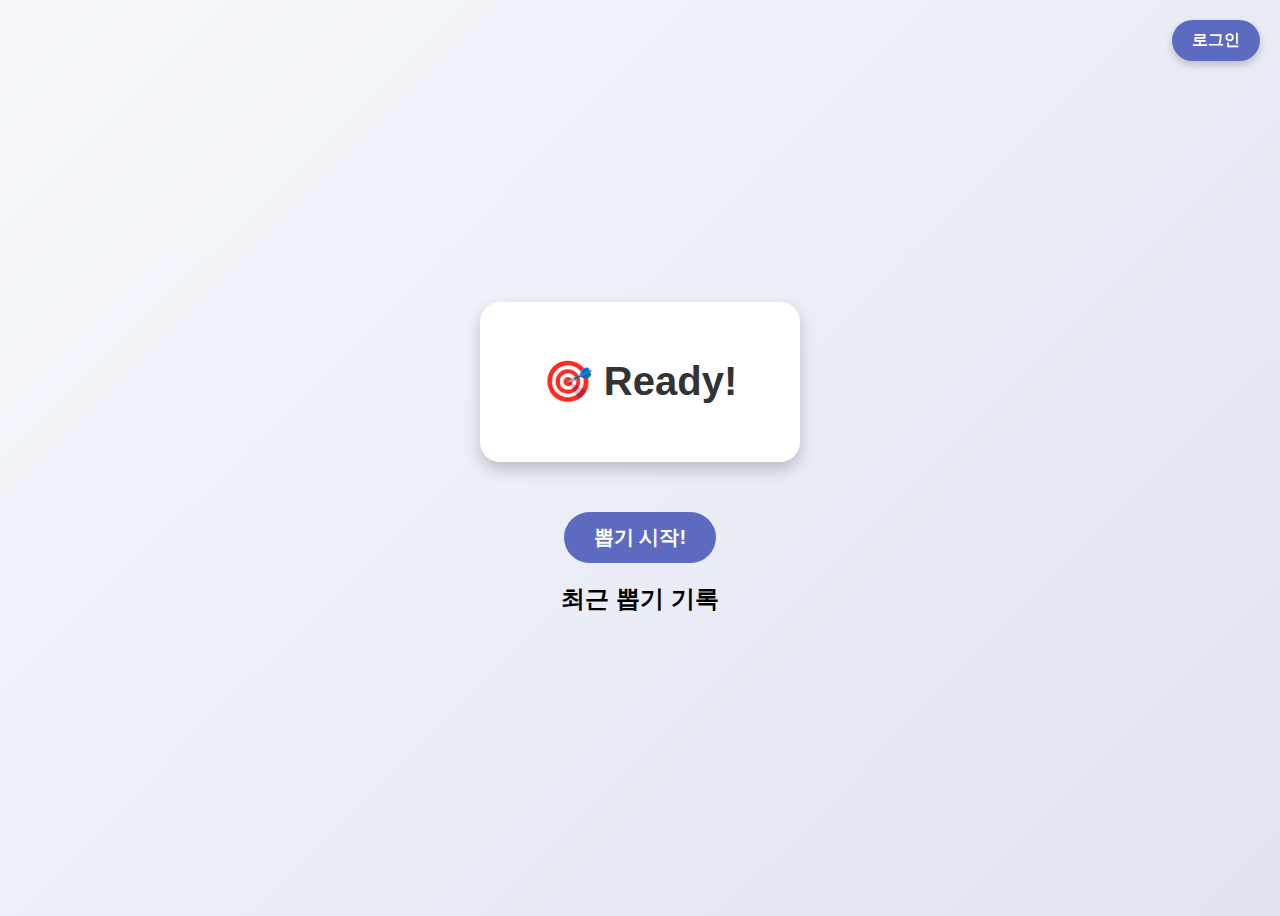
==== test/index.html @ bb62891b "main" ====
<!DOCTYPE html>
<html lang="en">
<head>
    <meta charset="UTF-8">
    <meta name="viewport" content="width=device-width, initial-scale=1.0">
    <title>Document</title>
    <link rel="stylesheet" href="style.css" />
</head>
<body>
    <button id="loginBtn" class="login-btn">로그인</button>
    
    <div class="container">
        <div id="picker" class="card">🎯 Ready!</div>
        <button id="startBtn" class="btn">뽑기 시작!</button>
        
        <h2>최근 뽑기 기록</h2>
        <ul id="history" class="history-list"></ul>
      </div>
      
      <script src="index.js"></script>
      <script src="login.js"></script>
</body>
</html>
---- test/style.css ----
body {
    background: linear-gradient(135deg, #f6f8fc, #e0e4f1);
    min-height: 100vh;
    display: flex;
    justify-content: center;
    align-items: center;
    font-family: 'Pretendard', 'Noto Sans KR', sans-serif;
  }
  
  .container {
    text-align: center;
  }
  
  .card {
    width: 320px;
    height: 160px;
    margin: 20px auto;
    background: white;
    border-radius: 20px;
    box-shadow: 0 8px 16px rgba(0,0,0,0.2);
    display: flex;
    align-items: center;
    justify-content: center;
    font-size: 40px;
    font-weight: 700;
    color: #333;
    transition: all 0.3s ease;
  }
  
  .card.active {
    transform: scale(1.05);
    box-shadow: 0 12px 24px rgba(0,0,0,0.3);
  }
  
  .btn {
    margin-top: 30px;
    padding: 12px 30px;
    font-size: 20px;
    font-weight: bold;
    color: white;
    background: #5c6bc0;
    border: none;
    border-radius: 30px;
    cursor: pointer;
    transition: background 0.3s ease;
  }
  
  .btn:hover {
    background: #3949ab;
  }

.login-btn {
    position: fixed;
    top: 20px;
    right: 20px;
    padding: 10px 20px;
    background-color: #5c6bc0;
    color: white;
    font-size: 16px;
    font-weight: bold;
    border: none;
    border-radius: 30px;
    cursor: pointer;
    box-shadow: 0 4px 8px rgba(0,0,0,0.2);
    transition: background 0.3s ease;
  }
  
  .login-btn:hover {
    background-color: #3949ab;
  }
  
  /* 로그인 메뉴 */
#loginMenu {
    position: fixed;
    top: 80px;
    right: 20px;
    background: white;
    padding: 20px;
    border-radius: 12px;
    box-shadow: 0 6px 12px rgba(0,0,0,0.2);
    text-align: center;
    transition: all 0.3s ease;
    display: flex;
    flex-direction: column;
    gap: 10px;
    width: 220px;
    z-index: 999;
  }
  
  .hidden {
    display: none;
  }
  
  #loginMenu input {
    padding: 10px;
    font-size: 16px;
    border: 2px solid #ccc;
    border-radius: 8px;
  }
  
  #loginMenu .btn {
    padding: 8px;
    background: #5c6bc0;
    color: white;
    font-size: 16px;
    border: none;
    border-radius: 8px;
    cursor: pointer;
  }
  
  #loginMenu .btn:hover {
    background: #3949ab;
  }
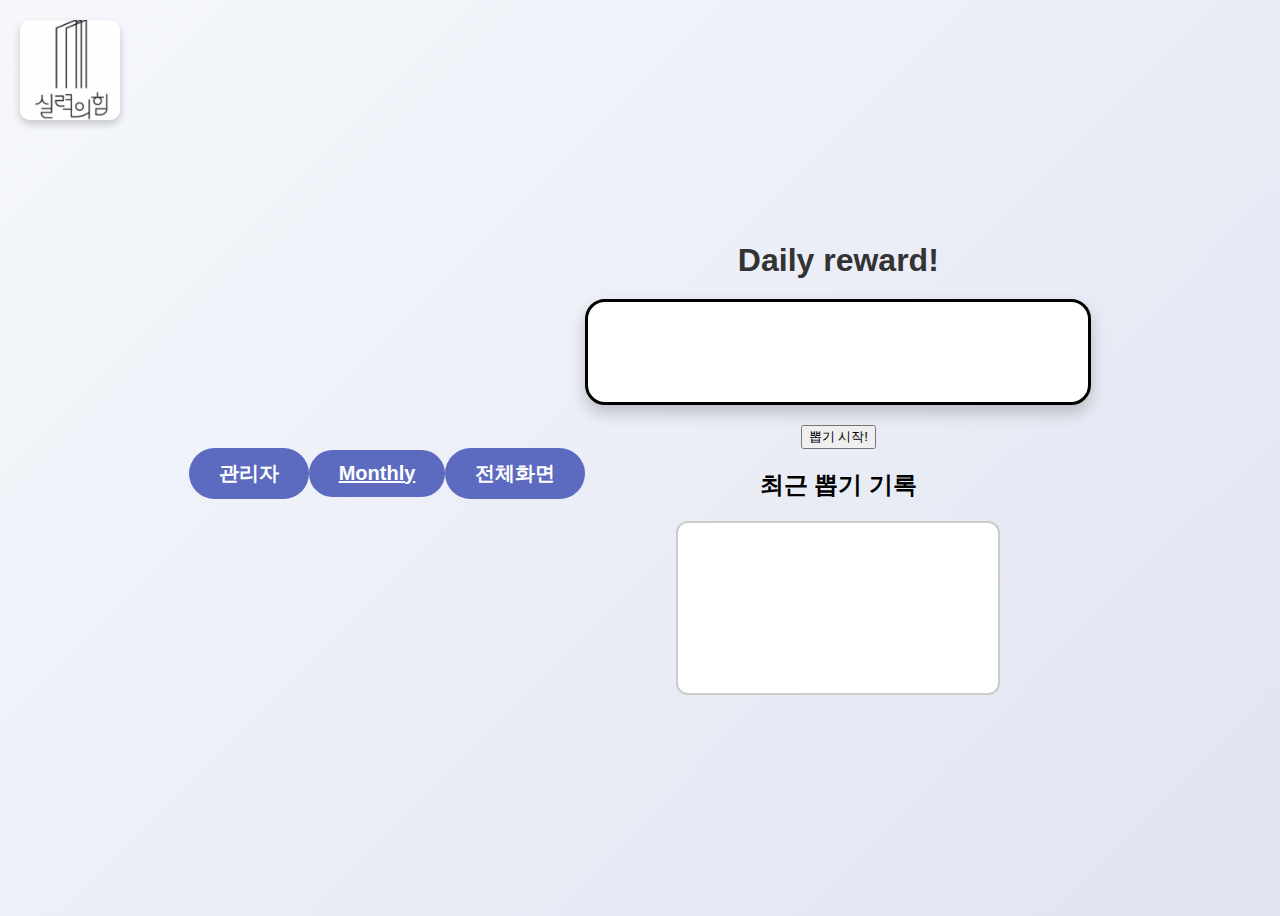
==== commit 1d8e1e56: "ver1.0" ====
--- a/test/index.html
+++ b/test/index.html
@@ -3,21 +3,36 @@
 <head>
     <meta charset="UTF-8">
     <meta name="viewport" content="width=device-width, initial-scale=1.0">
-    <title>Document</title>
-    <link rel="stylesheet" href="style.css" />
+    <title>DLS 실력의힘 간식뽑기 프로그램</title>
+    <link rel="stylesheet" href="./style.css" />
 </head>
 <body>
-    <button id="loginBtn" class="login-btn">로그인</button>
+    <img id="topImage" src="./logo.png" alt="Top Image">
+
+    <button id="loginBtn" class="btn admin">관리자</button>
+    <a href="./monthly.html" id="bottomLeftBtn" class="btn change">Monthly</a>
+    <button id="fullscreenBtn" class="btn full">전체화면</button>
+
+
     
     <div class="container">
-        <div id="picker" class="card">🎯 Ready!</div>
-        <button id="startBtn" class="btn">뽑기 시작!</button>
+        <h1 id="Title">Daily reward!</h1>
+        <div id="slotWrapper" class="card">
+            <div id="slot">
+              <!-- 항목들이 자동으로 생성됩니다 -->
+            </div>
+          </div>
+
+
+        <button id="startBtn" class="start-btn">뽑기 시작!</button>
         
         <h2>최근 뽑기 기록</h2>
-        <ul id="history" class="history-list"></ul>
-      </div>
-      
-      <script src="index.js"></script>
-      <script src="login.js"></script>
+        <div id="historyWrapper">
+            <ul id="history" class="history-list"></ul>
+        </div>
+
+
+      <script src="./index.js"></script>
+      <script src="./login.js"></script>
 </body>
 </html>--- a/test/style.css
+++ b/test/style.css
@@ -32,6 +32,26 @@
     box-shadow: 0 12px 24px rgba(0,0,0,0.3);
   }
   
+  #topImage {
+    position: fixed;
+    top: 20px;
+    left: 20px;
+    width: 100px;
+    height: 100px;
+    object-fit: cover; /* 사진 비율 잘 유지하면서 채워줌 */
+    border-radius: 10px; /* 모서리 둥글게 (선택) */
+    box-shadow: 0 4px 8px rgba(0, 0, 0, 0.2); /* 부드러운 그림자 (선택) */
+    z-index: 1000; /* 슬롯머신보다 위에 뜨게 */
+  }
+  
+  #Title {
+    font-size: 32px;
+    font-weight: bold;
+    margin-bottom: 20px;
+    color: #333;
+  }
+  
+
   .btn {
     margin-top: 30px;
     padding: 12px 30px;
@@ -87,10 +107,6 @@
     z-index: 999;
   }
   
-  .hidden {
-    display: none;
-  }
-  
   #loginMenu input {
     padding: 10px;
     font-size: 16px;
@@ -110,4 +126,79 @@
   
   #loginMenu .btn:hover {
     background: #3949ab;
+  }
+
+  #historyWrapper {
+    width: 300px;
+    height: 150px; /* 원하는 고정 높이 설정 */
+    margin: 0 auto;
+    border: 2px solid #ccc;
+    border-radius: 12px;
+    overflow-y: auto; /* 세로 방향 스크롤 */
+    padding: 10px;
+    background: white;
+  }
+  
+  .history-list {
+    list-style: none;
+    padding: 0;
+    margin: 0;
+  }
+  
+  .history-list li {
+    margin: 8px 0;
+    font-size: 18px;
+    color: #555;
+  }
+  
+
+
+  .bottom-left-btn {
+    position: fixed;
+    bottom: 20px;
+    left: 20px;
+    padding: 12px 24px;
+    font-size: 16px;
+    font-weight: bold;
+    background: #5c6bc0;
+    color: white;
+    border: none;
+    border-radius: 30px;
+    cursor: pointer;
+    box-shadow: 0 4px 8px rgba(0,0,0,0.2);
+    transition: background 0.3s ease;
+    z-index: 1000; /* 항상 위로 */
+  }
+  
+  .bottom-left-btn:hover {
+    background: #3949ab;
+  }
+  
+
+
+  #slotWrapper {
+    width: 500px;
+    height: 100px;
+    margin: 20px auto;
+    border: 3px solid #000;
+    overflow: hidden;
+    position: relative;
+    background: white;
+  }
+  
+  #slot {
+    position: absolute;
+    top: 0;
+    left: 0;
+    right: 0;
+  }
+  
+  #slot div {
+    height: 100px;
+    display: flex;
+    align-items: center;
+    justify-content: center;
+    font-size: 40px;
+    font-weight: bold;
+    /* border-bottom: 1px solid #ccc; */
   }